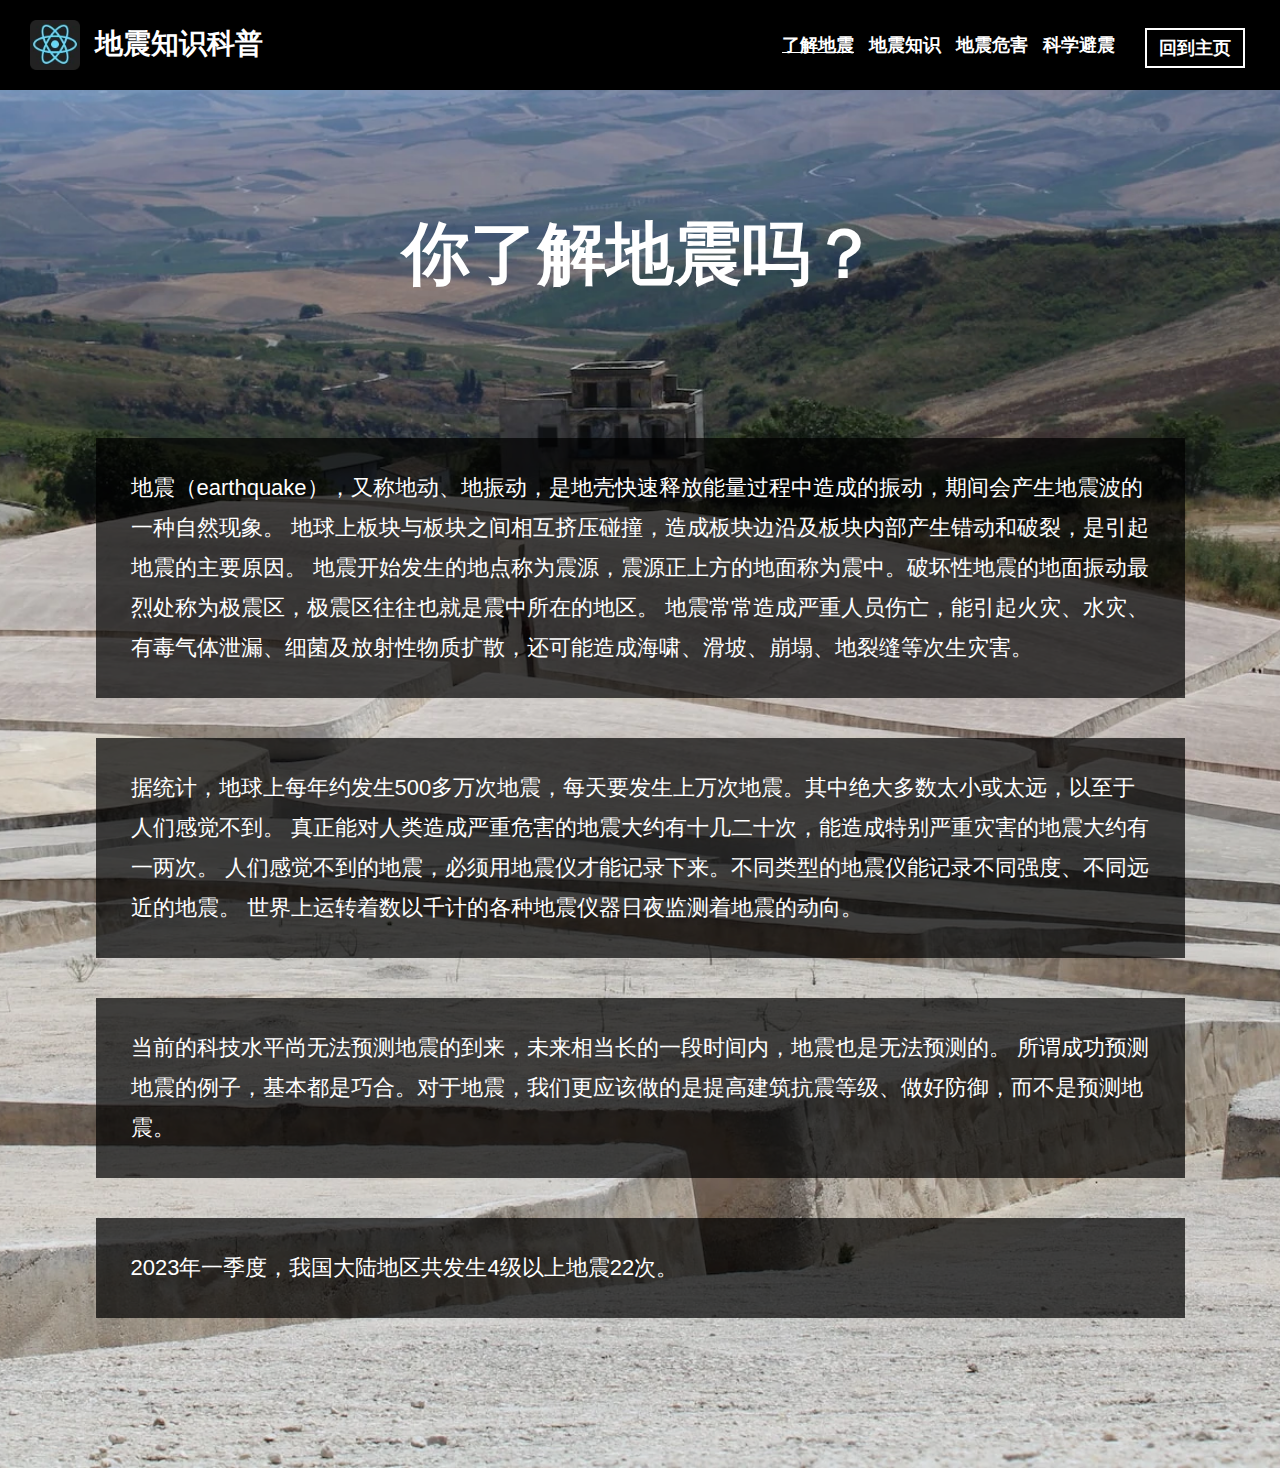
==== HTML/main.html @ c794b4a4 "At_Earthquake_HTML" ====
<!DOCTYPE html>
<html>

    <head>
        <title>At-Earthquake on Strikingly</title>
        <link rel="stylesheet" type="text/css" href="/CSS/main.css">
        <link rel="icon"
            href="../img/icon.png">

    </head>

    <body>
        <div class="navbar">
            <div class="logo">
                <img src="../img/icon.png"
                    alt style="width: 50px; height: 50px; margin-right: 15px;">
                <a class="text" style="margin-top: 5px;">地震知识科普</a>
            </div>
            <div class="nav-links" style="margin-top: 10px;">
                <a class="nav-link" href="#"
                    onclick="showContent('content1')">了解地震</a>
                <a class="nav-link" href="#"
                    onclick="showContent('content2')">地震知识</a>
                <a class="nav-link" href="#"
                    onclick="showContent('content3')">地震危害</a>
                <a class="nav-link" href="#"
                    onclick="showContent('content4')">科学避震</a>
                <a class="home-button" href="#"
                    onclick="showContent('content1')"
                    style="margin-top: -5px;">回到主页</a>
            </div>
        </div>

        <div id="content1" class="content">
            <!-- <img src="../img/dz.png" style="width: 100%; height: 100%;"> -->
            <div class="rectangle-title" style="margin-top: 10%;">
                你了解地震吗？
            </div>
            <div class="rectangle" style="margin-top: 150px;">
                地震（earthquake），又称地动、地振动，是地壳快速释放能量过程中造成的振动，期间会产生地震波的一种自然现象。
                地球上板块与板块之间相互挤压碰撞，造成板块边沿及板块内部产生错动和破裂，是引起地震的主要原因。
                地震开始发生的地点称为震源，震源正上方的地面称为震中。破坏性地震的地面振动最烈处称为极震区，极震区往往也就是震中所在的地区。
                地震常常造成严重人员伤亡，能引起火灾、水灾、有毒气体泄漏、细菌及放射性物质扩散，还可能造成海啸、滑坡、崩塌、地裂缝等次生灾害。
            </div>
            <div class="rectangle" style="margin-top: 40px;">
                据统计，地球上每年约发生500多万次地震，每天要发生上万次地震。其中绝大多数太小或太远，以至于人们感觉不到。
                真正能对人类造成严重危害的地震大约有十几二十次，能造成特别严重灾害的地震大约有一两次。
                人们感觉不到的地震，必须用地震仪才能记录下来。不同类型的地震仪能记录不同强度、不同远近的地震。
                世界上运转着数以千计的各种地震仪器日夜监测着地震的动向。
            </div>
            <div class="rectangle" style="margin-top: 40px;">
                当前的科技水平尚无法预测地震的到来，未来相当长的一段时间内，地震也是无法预测的。
                所谓成功预测地震的例子，基本都是巧合。对于地震，我们更应该做的是提高建筑抗震等级、做好防御，而不是预测地震。
            </div>
            <div class="rectangle"
                style="margin-top: 40px; margin-bottom: 150px;">
                2023年一季度，我国大陆地区共发生4级以上地震22次。
            </div>

        </div>
        <div id="content2" class="content">
            <div class="rectangle-title2" style="margin-top: 5%;">
                地震的基础知识
            </div>
            <div style="display: flex; margin-top: 30px;">
                <img src="../img/515470_905682.png"
                    style="width: 500px; height: 350px; margin-top: 100px; margin-left: 100px;">
                <div class="rectangle2" style="margin-top: 100px; width: 55%;">
                    <strong style="font-size: 36px;">地震位置</strong><br><br>
                    地球分为三层：中心层是地核，中间是地幔，外层是地壳。<br><br>
                    地球的平均半径为6370公里左右，地壳厚度为35公里左右，大多数破坏性地震就发生在地壳内。
                    但地震不仅发生在地壳之中，也会发生在软流层当中。据地震部门测定，深源地震一般发生在地下300-700公里处。
                    到目前为止，已知的最深的震源是720公里。
                    从这一点来看，传统的板块挤压地层断裂学说并不能合理解释深源地震，因为720公里深处并不存在固态物质。
                    科学家设想将地球岩石图画出来，这样对预测地震有很大帮助。
                </div>
            </div>
            <div class="rectangle2" style="margin-top: 100px; width:85%; margin-left: 100px; margin-right: 0;">
                <strong style="font-size: 36px;">地震成因</strong><br><br>
                地球表层的岩石圈。地壳岩层受力后快速破裂错动引起地表振动或破坏就叫地震。<br><br>

                1.由于地质构造活动引发的地震叫构造地震；<br>
                2.由于火山活动造成的地震叫火山地震；<br>
                3.固岩层（特别是石灰岩）塌陷引起的地震叫塌陷地震。<br><br>

                地震是一种极其普通和常见的一种自然现象，但由于地壳构造的复杂性和震源区的不可直观性，关于地震特别构造地震，
                它是怎样孕育和发生的，其成因和机制是什么的问题，至今尚无完满的解答，但目前科学家比较公认的解释是构造地震是由地壳板块运动造成的。
                由于地球在无休止地自转和公转，其内部物质也在不停地进行分异，所以，围绕在地球表面的地壳，
                或者说岩石圈也在不断地生成、演变和运动，这便促成了全球性地壳构造运动。关于地壳构造和海陆变迁，科学家们经历了漫长的观察、描述和分析，
                先后形成了不同的假说、构想和学说。板块构造学说又称新全球构造学说，则是形成较晚（上世纪60年代），已为广大地学工作者所接受的一个关于地壳构造运动的学说。
            </div>

        </div>

        <div id="content3" class="content">这是地震危害的内容

        </div>
        <div id="content4" class="content">这是科学避震的内容

        </div>
        <div id="content5" class="content">这是主页的内容

        </div>

        <script>
        window.onload = function () {
            showContent('content1');
        }
        function showContent(id) {
            var contents = document.getElementsByClassName('content');
            for (var i = 0; i < contents.length; i++) {
                contents[i].classList.remove('active');
            }
            document.getElementById(id).classList.add('active');

            // 移除所有链接的active类
            var links = document.querySelectorAll('.nav-link');
            for (var i = 0; i < links.length; i++) {
                links[i].classList.remove('active-button');
            }

            // 给被点击的按钮添加下划线
            var link = document.querySelector('.nav-link[onclick="showContent(\'' + id + '\')"]');
            link.classList.add('active-button');

            // 改变背景图片
            if (id == 'content1') {
                document.body.style.backgroundImage = 'url(../img/dz.png)';
            } else if (id == 'content2') {
                document.body.style.backgroundColor = 'rgb(245, 245, 245)';
                document.body.style.backgroundImage = 'none';
            } else if (id == 'content3') {
                document.body.style.backgroundColor = 'rgb(245, 245, 245)';
                document.body.style.backgroundImage = 'none';
            } else if (id == 'content4') {
                document.body.style.backgroundColor = 'rgb(245, 245, 245)';
                document.body.style.backgroundImage = 'none';
            } 
        }
    </script>

    </body>

</html>
---- CSS/main.css ----
body {

  background-size: cover;
  background-position: center;
  
  margin: 0;
  padding: 0;
  font-family: 'Microsoft YaHei', sans-serif;
  background-size: cover;
  background-position: center;
  background-repeat: no-repeat;
}


.navbar {
  background-color: black;
  color: white;
  display: flex;
  justify-content: space-between;
  padding: 20px;
  align-items: center;
}

.logo {
  display:flex;
  font-size: 28px;
  font-weight: bold;
  margin-left: 10px;
  margin-right: 10px; /* Added margin-right */
}

.text {
  font-size: 28px;
  font-weight: bold;
}



.logo img {
  width: 60px;
  height: 60px;
}

.nav-links {
  display: flex;
  gap: 15px;
  margin-right: 15px;
}

.nav-link {
  font-size: 18px;
  font-weight: bold;
  color: white;
  text-decoration: none;
}

.home-button {
  border: 2px solid white;
  padding: 6px 12px;
  font-size: 18px;
  font-weight: bold;
  color: white;
  text-decoration: none;
  margin-left: 15px; /* Added margin-left */
}

.content {
    display: none;
}


.active {
  display: block;
}
.active-button {
  text-decoration: underline;
}

/* 了解地震页面的矩形 */
.rectangle {
  position: relative;
  width: 80%;
  margin-left: auto;
  margin-right: auto; 
  background-color: rgba(0, 0, 0, 0.7);
  color: white;
  font-family: 'Montserrat', sans-serif;
  font-size: 22px;
  padding: 30px 0;
  padding-left: 35px;
  padding-right: 30px;
  line-height: 40px;
}

.rectangle-title {
  position: relative;
  width: 90%;
  margin-top: 200px;
  margin-left: auto;
  margin-right: auto;
  color: white;
  font-family: 'Montserrat', sans-serif;
  font-size: 68px;
  font-weight: bold;
  padding-left: auto;
  padding-right: auto;
  line-height: 70px;
  text-align: center;
  display: flex;
  align-items: center;
  justify-content: center;
}

.rectangle-title2 {
  position: relative;
  width: 90%;
  /* margin-top: 10px; */
  margin-left: auto;
  margin-right: auto;
  color: rgb(0, 0, 0);
  background-color: rgba(188, 225, 239, 0.884);
  font-family: 'Montserrat', sans-serif;
  font-size: 44px;
  font-weight: bold;
  padding-left: auto;
  padding-right: auto;

  padding-top: 10px;
  padding-bottom: 10px;
  line-height: 80px;
  text-align: center;
  display: flex;
  align-items: center;
  justify-content: center;
}
  
.rectangle2 {
  position: relative;
  
  color: rgb(0, 0, 0);
  font-family: 'Montserrat', sans-serif;
  font-size: 20px;
  padding-bottom: 30px;
  padding-left: 30px;
  padding-right: 30px;
  line-height: 35px;
}
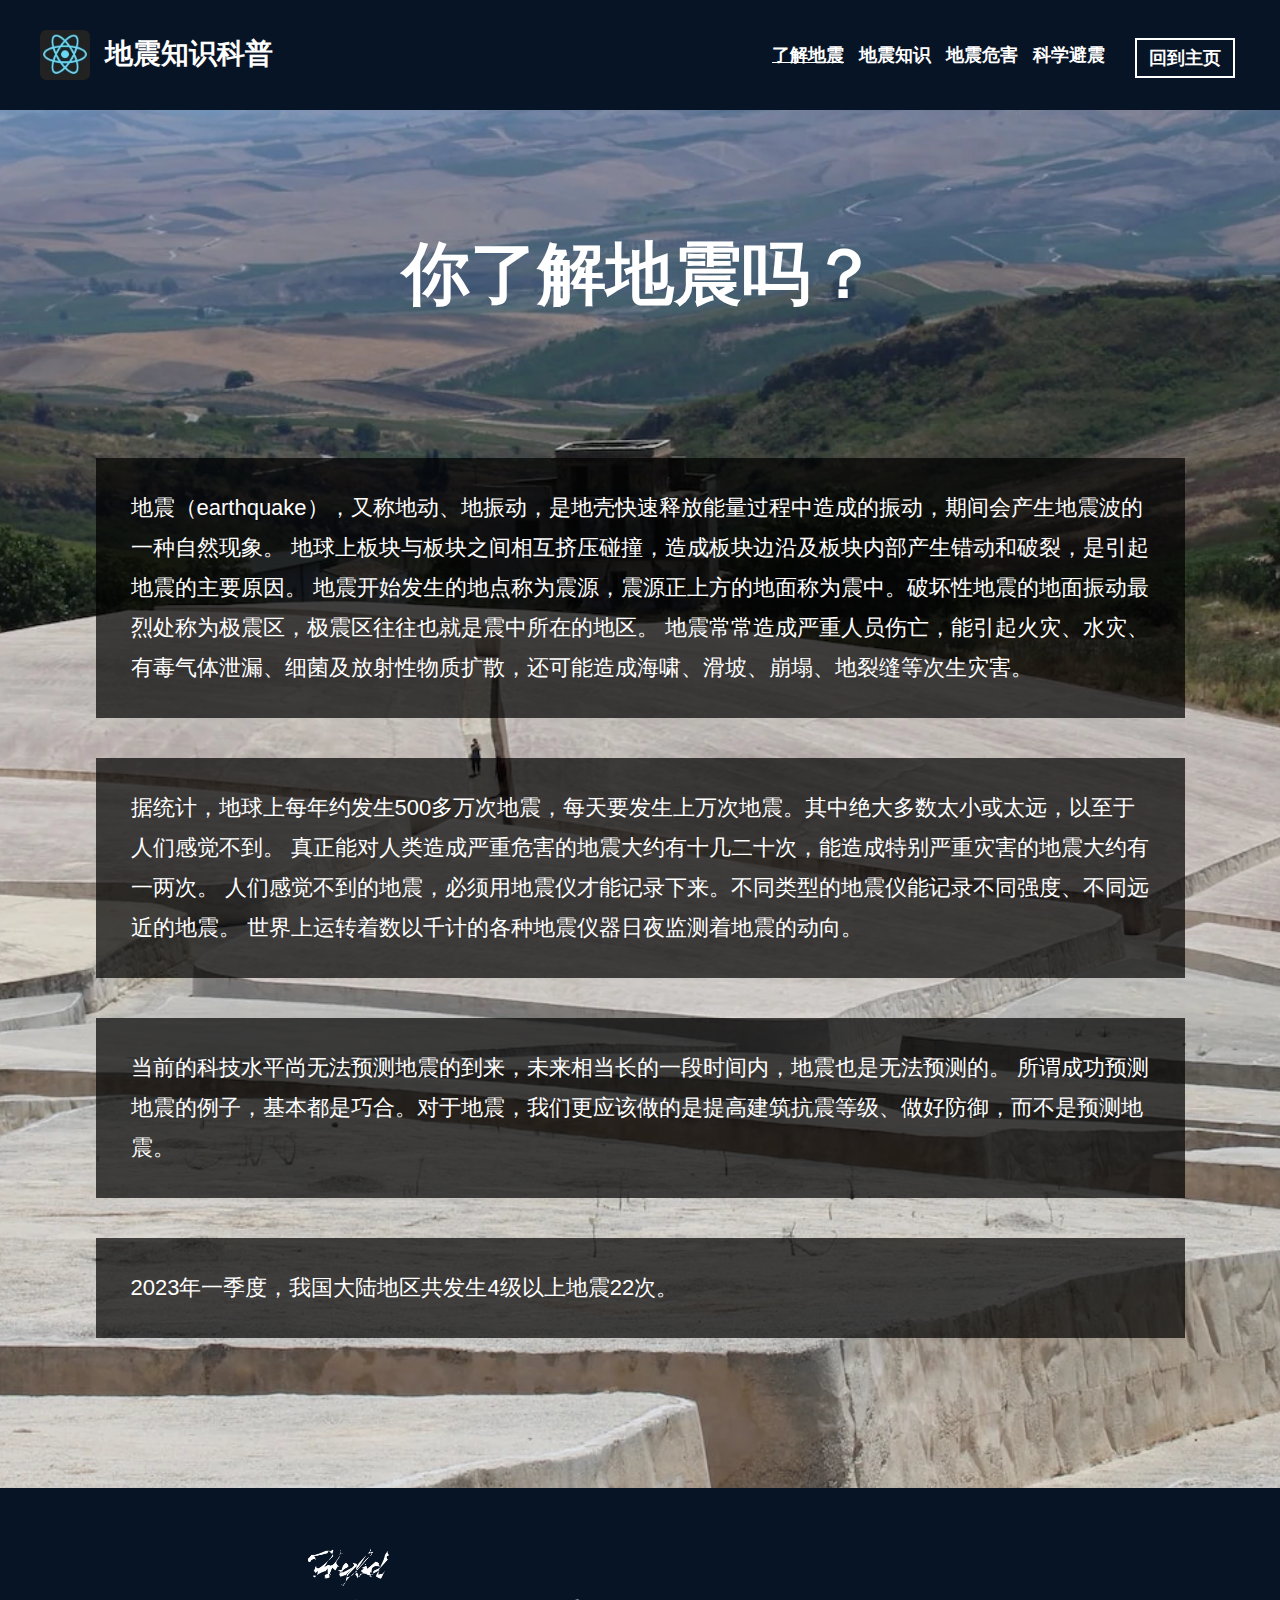
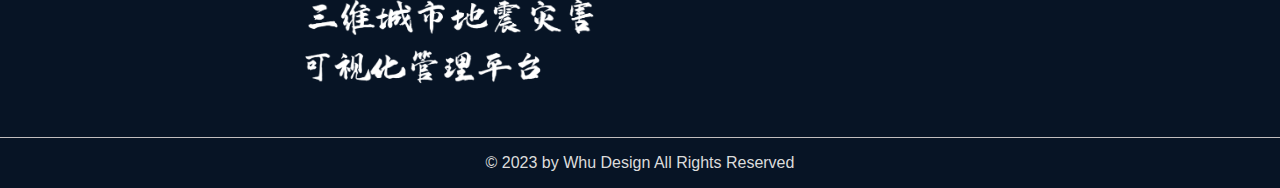
==== commit 2b70d69f: "重做" ====
--- a/HTML/main.html
+++ b/HTML/main.html
@@ -1,108 +1,405 @@
 <!DOCTYPE html>
 <html>
 
-    <head>
-        <title>At-Earthquake on Strikingly</title>
-        <link rel="stylesheet" type="text/css" href="/CSS/main.css">
-        <link rel="icon"
-            href="../img/icon.png">
-
-    </head>
-
-    <body>
-        <div class="navbar">
-            <div class="logo">
-                <img src="../img/icon.png"
-                    alt style="width: 50px; height: 50px; margin-right: 15px;">
-                <a class="text" style="margin-top: 5px;">地震知识科普</a>
-            </div>
-            <div class="nav-links" style="margin-top: 10px;">
-                <a class="nav-link" href="#"
-                    onclick="showContent('content1')">了解地震</a>
-                <a class="nav-link" href="#"
-                    onclick="showContent('content2')">地震知识</a>
-                <a class="nav-link" href="#"
-                    onclick="showContent('content3')">地震危害</a>
-                <a class="nav-link" href="#"
-                    onclick="showContent('content4')">科学避震</a>
-                <a class="home-button" href="#"
-                    onclick="showContent('content1')"
-                    style="margin-top: -5px;">回到主页</a>
-            </div>
-        </div>
-
-        <div id="content1" class="content">
-            <!-- <img src="../img/dz.png" style="width: 100%; height: 100%;"> -->
-            <div class="rectangle-title" style="margin-top: 10%;">
-                你了解地震吗？
-            </div>
-            <div class="rectangle" style="margin-top: 150px;">
-                地震（earthquake），又称地动、地振动，是地壳快速释放能量过程中造成的振动，期间会产生地震波的一种自然现象。
-                地球上板块与板块之间相互挤压碰撞，造成板块边沿及板块内部产生错动和破裂，是引起地震的主要原因。
-                地震开始发生的地点称为震源，震源正上方的地面称为震中。破坏性地震的地面振动最烈处称为极震区，极震区往往也就是震中所在的地区。
-                地震常常造成严重人员伤亡，能引起火灾、水灾、有毒气体泄漏、细菌及放射性物质扩散，还可能造成海啸、滑坡、崩塌、地裂缝等次生灾害。
-            </div>
-            <div class="rectangle" style="margin-top: 40px;">
-                据统计，地球上每年约发生500多万次地震，每天要发生上万次地震。其中绝大多数太小或太远，以至于人们感觉不到。
-                真正能对人类造成严重危害的地震大约有十几二十次，能造成特别严重灾害的地震大约有一两次。
-                人们感觉不到的地震，必须用地震仪才能记录下来。不同类型的地震仪能记录不同强度、不同远近的地震。
-                世界上运转着数以千计的各种地震仪器日夜监测着地震的动向。
-            </div>
-            <div class="rectangle" style="margin-top: 40px;">
-                当前的科技水平尚无法预测地震的到来，未来相当长的一段时间内，地震也是无法预测的。
-                所谓成功预测地震的例子，基本都是巧合。对于地震，我们更应该做的是提高建筑抗震等级、做好防御，而不是预测地震。
-            </div>
-            <div class="rectangle"
-                style="margin-top: 40px; margin-bottom: 150px;">
-                2023年一季度，我国大陆地区共发生4级以上地震22次。
-            </div>
-
-        </div>
-        <div id="content2" class="content">
-            <div class="rectangle-title2" style="margin-top: 5%;">
-                地震的基础知识
-            </div>
-            <div style="display: flex; margin-top: 30px;">
-                <img src="../img/515470_905682.png"
-                    style="width: 500px; height: 350px; margin-top: 100px; margin-left: 100px;">
-                <div class="rectangle2" style="margin-top: 100px; width: 55%;">
-                    <strong style="font-size: 36px;">地震位置</strong><br><br>
-                    地球分为三层：中心层是地核，中间是地幔，外层是地壳。<br><br>
-                    地球的平均半径为6370公里左右，地壳厚度为35公里左右，大多数破坏性地震就发生在地壳内。
-                    但地震不仅发生在地壳之中，也会发生在软流层当中。据地震部门测定，深源地震一般发生在地下300-700公里处。
-                    到目前为止，已知的最深的震源是720公里。
-                    从这一点来看，传统的板块挤压地层断裂学说并不能合理解释深源地震，因为720公里深处并不存在固态物质。
-                    科学家设想将地球岩石图画出来，这样对预测地震有很大帮助。
-                </div>
-            </div>
-            <div class="rectangle2" style="margin-top: 100px; width:85%; margin-left: 100px; margin-right: 0;">
-                <strong style="font-size: 36px;">地震成因</strong><br><br>
-                地球表层的岩石圈。地壳岩层受力后快速破裂错动引起地表振动或破坏就叫地震。<br><br>
-
-                1.由于地质构造活动引发的地震叫构造地震；<br>
-                2.由于火山活动造成的地震叫火山地震；<br>
-                3.固岩层（特别是石灰岩）塌陷引起的地震叫塌陷地震。<br><br>
-
-                地震是一种极其普通和常见的一种自然现象，但由于地壳构造的复杂性和震源区的不可直观性，关于地震特别构造地震，
-                它是怎样孕育和发生的，其成因和机制是什么的问题，至今尚无完满的解答，但目前科学家比较公认的解释是构造地震是由地壳板块运动造成的。
-                由于地球在无休止地自转和公转，其内部物质也在不停地进行分异，所以，围绕在地球表面的地壳，
-                或者说岩石圈也在不断地生成、演变和运动，这便促成了全球性地壳构造运动。关于地壳构造和海陆变迁，科学家们经历了漫长的观察、描述和分析，
-                先后形成了不同的假说、构想和学说。板块构造学说又称新全球构造学说，则是形成较晚（上世纪60年代），已为广大地学工作者所接受的一个关于地壳构造运动的学说。
-            </div>
-
-        </div>
-
-        <div id="content3" class="content">这是地震危害的内容
-
-        </div>
-        <div id="content4" class="content">这是科学避震的内容
-
-        </div>
-        <div id="content5" class="content">这是主页的内容
-
-        </div>
-
-        <script>
+<head>
+    <title>At-Earthquake on Strikingly</title>
+    <link rel="stylesheet" type="text/css" href="/CSS/main.css">
+    <link rel="icon" href="../img/icon.png">
+
+</head>
+
+<body>
+    <div class="navbar">
+        <div class="logo">
+            <img src="../img/icon.png" alt style="width: 50px; height: 50px; margin-right: 15px;">
+            <a class="text" style="margin-top: 5px;">地震知识科普</a>
+        </div>
+        <div class="nav-links" style="margin-top: 10px;">
+            <a class="nav-link" href="#" onclick="showContent('content1')">了解地震</a>
+            <a class="nav-link" href="#" onclick="showContent('content2')">地震知识</a>
+            <a class="nav-link" href="#" onclick="showContent('content3')">地震危害</a>
+            <a class="nav-link" href="#" onclick="showContent('content4')">科学避震</a>
+            <a class="home-button" href="#" onclick="showContent('content1')" style="margin-top: -5px;">回到主页</a>
+        </div>
+    </div>
+
+    <!-- 第一页 -->
+    <div id="content1" class="content">
+        <!-- <img src="../img/dz.png" style="width: 100%; height: 100%;"> -->
+        <div class="rectangle-title" style="margin-top: 10%;">
+            你了解地震吗？
+        </div>
+        <div class="rectangle" style="margin-top: 150px;">
+            地震（earthquake），又称地动、地振动，是地壳快速释放能量过程中造成的振动，期间会产生地震波的一种自然现象。
+            地球上板块与板块之间相互挤压碰撞，造成板块边沿及板块内部产生错动和破裂，是引起地震的主要原因。
+            地震开始发生的地点称为震源，震源正上方的地面称为震中。破坏性地震的地面振动最烈处称为极震区，极震区往往也就是震中所在的地区。
+            地震常常造成严重人员伤亡，能引起火灾、水灾、有毒气体泄漏、细菌及放射性物质扩散，还可能造成海啸、滑坡、崩塌、地裂缝等次生灾害。
+        </div>
+        <div class="rectangle" style="margin-top: 40px;">
+            据统计，地球上每年约发生500多万次地震，每天要发生上万次地震。其中绝大多数太小或太远，以至于人们感觉不到。
+            真正能对人类造成严重危害的地震大约有十几二十次，能造成特别严重灾害的地震大约有一两次。
+            人们感觉不到的地震，必须用地震仪才能记录下来。不同类型的地震仪能记录不同强度、不同远近的地震。
+            世界上运转着数以千计的各种地震仪器日夜监测着地震的动向。
+        </div>
+        <div class="rectangle" style="margin-top: 40px;">
+            当前的科技水平尚无法预测地震的到来，未来相当长的一段时间内，地震也是无法预测的。
+            所谓成功预测地震的例子，基本都是巧合。对于地震，我们更应该做的是提高建筑抗震等级、做好防御，而不是预测地震。
+        </div>
+        <div class="rectangle" style="margin-top: 40px; margin-bottom: 150px;">
+            2023年一季度，我国大陆地区共发生4级以上地震22次。
+        </div>
+
+    </div>
+
+    <!-- 第二页 -->
+    <div id="content2" class="content">
+        <div class="rectangle-title2" style="margin-top: 5%;">
+            地震的基础知识
+        </div>
+        <div style="display: flex; margin-top: 30px;">
+            <img src="../img/dz2.png" style="width: 500px; height: 350px; margin-top: 50px; margin-left: 100px;">
+            <div class="rectangle2" style="margin-top: 100px; margin-right: 85px;margin-left: 30px;">
+                <strong style="font-size: 36px;">地震位置</strong><br><br>
+                地球分为三层：中心层是地核，中间是地幔，外层是地壳。<br><br>
+                地球的平均半径为6370公里左右，地壳厚度为35公里左右，大多数破坏性地震就发生在地壳内。
+                但地震不仅发生在地壳之中，也会发生在软流层当中。据地震部门测定，深源地震一般发生在地下300-700公里处。
+                目前为止，已知的最深的震源是720公里。从这一点来看，传统的板块挤压地层断裂学说并不能合理解释深源地震，
+                因为720公里深处并不存在固态物质。
+            </div>
+        </div>
+
+        <div class="rectangle2" style="margin-top: 100px; width:85%; margin-left: 100px; margin-right: 0;">
+            <strong style="font-size: 36px;">地震成因</strong><br><br>
+            地球表层的岩石圈。地壳岩层受力后快速破裂错动引起地表振动或破坏就叫地震。<br><br>
+
+            1. 由于地质构造活动引发的地震叫构造地震；<br>
+            2. 由于火山活动造成的地震叫火山地震；<br>
+            3. 固岩层（特别是石灰岩）塌陷引起的地震叫塌陷地震。<br><br>
+
+            地震是一种极其普通和常见的一种自然现象，但由于地壳构造的复杂性和震源区的不可直观性，关于地震特别构造地震，
+            它是怎样孕育和发生的，其成因和机制是什么的问题，至今尚无完满的解答，但目前科学家比较公认的解释是构造地震是由地壳板块运动造成的。
+            由于地球在无休止地自转和公转，其内部物质也在不停地进行分异，所以，围绕在地球表面的地壳，
+            或者说岩石圈也在不断地生成、演变和运动，这便促成了全球性地壳构造运动。关于地壳构造和海陆变迁，科学家们经历了漫长的观察、描述和分析，
+            先后形成了不同的假说、构想和学说。板块构造学说又称新全球构造学说，则是形成较晚（上世纪60年代），已为广大地学工作者所接受的一个关于地壳构造运动的学说。
+        </div>
+
+        <div style="display: flex; margin-top: 30px;">
+            <img src="../img/22.png"
+                style="width: 570px; height: 650px; margin-top: 100px; margin-left: 100px;clip-path: inset(2% 3% 2% 0.5%);">
+            <div class="rectangle2" style="margin-top: 80px; margin-right: 30px; margin-left: 10px;">
+                <strong style="font-size: 36px;">地震分类</strong><br><br>
+                <strong style="font-size: 24px; line-height: 80px;">根据发生的位置分类</strong><br>
+                <strong style="color: rgb(13, 156, 245);">板缘地震（板块边界地震）：</strong>
+                发生在板块边界上的地震，环太平洋地震带上绝大多数地震属于此类。<br>
+                <strong style="color: rgb(13, 156, 245);">板内地震：</strong>
+                发生在板块内部的地震，如欧亚大陆内部（包括中国）的地震多属此类。
+                板内地震除与板块运动有关，还要受局部地质环境的影响，其发震的原因与规律比板缘地震更复杂。<br>
+                <strong style="color: rgb(13, 156, 245);">火山地震：</strong>
+                是由火山爆发时所引起的能量冲击，而产生的地壳振动。<br>
+
+                <strong style="font-size: 24px; line-height: 80px;">根据震动性质不同分类</strong><br>
+                <strong style="color: rgb(13, 156, 245);">天然地震：</strong>天然地震<br>
+                <strong style="color: rgb(13, 156, 245);">人工地震：</strong>由爆破、核试验等人为因素引起的地面震动；<br>
+                <strong style="color: rgb(13, 156, 245);">脉动：</strong>由于大气活动、海浪冲击等原因引起的地球表层的经常性微动。<br>
+
+                <strong style="font-size: 24px; line-height: 80px;">按地震形成的原因分类</strong><br>
+                <strong style="color: rgb(13, 156, 245);">构造地震：</strong>
+                是由于岩层断裂，发生变位错动，在地质构造上发生巨大变化而产生的地震，所以叫做构造地震，也叫断裂地震。<br>
+                <strong style="color: rgb(13, 156, 245);">火山地震：</strong>
+                是由火山爆发时所引起的能量冲击，而产生的地壳振动。火山地震有时也相当强烈。
+                但这种地震所波及的地区通常只限于火山附近的几十公里远的范围内，而且发生次数也较少，只占地震次数的7%左右，所造成的危害较轻。<br>
+                <strong style="color: rgb(13, 156, 245);">陷落地震：</strong>
+                由于地层陷落引起的地震。这种地震发生的次数更少，只占地震总次数的3%左右，震级很小，影响范围有限，破坏也较小。<br>
+                <strong style="color: rgb(13, 156, 245);">诱发地震：</strong>
+                在特定的地区因某种地壳外界因素诱发（如陨石坠落、水库蓄水、深井注水）而引起的地震。<br>
+                <strong style="color: rgb(13, 156, 245);">人工地震：</strong>地下核爆炸、炸药爆破等人为引起的地面振动称为人工地震。人工地震是由人为活动引起的地震。
+                如工业爆破、地下核爆炸造成的振动；在深井中进行高压注水以及大水库蓄水后增加了地壳的压力，有时也会诱发地震。<br>
+            </div>
+        </div>
+        <div style="display: flex; margin-top: 10px;">
+            <img src="../img/dz5.jpg" style="width: 550px; height: 600px; margin-top: 20px; margin-left: 100px;">
+            <div class="rectangle2" style="margin-top: 10px; margin-right: 30px; margin-left: 10px;">
+                <strong style="font-size: 24px; line-height: 80px;">根据震源深度分类</strong><br>
+                <strong style="color: rgb(13, 156, 245);">浅源地震：</strong>
+                震源深度小于70公里的地震，大多数破坏性地震是浅源地震。<br>
+                <strong style="color: rgb(13, 156, 245);">中源地震：</strong>
+                震源深度为70～300公里。<br>
+                <strong style="color: rgb(13, 156, 245);">深源地震：</strong>
+                震源深度在300公里以上的地震，到目前为止，世界上纪录到的最深地震的震源深度为786公里。<br>
+                一年中，全球所有地震释放的能量约有85%来自浅源地震，12%来自中源地震，3%来自深源地震。<br>
+
+                <strong style="font-size: 24px; line-height: 80px;">按地震的远近分类</strong><br>
+                <strong style="color: rgb(13, 156, 245);">地方震：</strong>震中距小于100公里的地震。<br>
+                <strong style="color: rgb(13, 156, 245);">近震：</strong>震中距为100～1000公里。<br>
+                <strong style="color: rgb(13, 156, 245);">远震：</strong>震中距大于1000公里的地震。<br>
+
+                <strong style="font-size: 24px; line-height: 80px;">按震级大小分类</strong><br>
+                <strong style="color: rgb(13, 156, 245);">弱震：</strong>
+                震级小于3级的地震。<br>
+                <strong style="color: rgb(13, 156, 245);">有感地震：</strong>
+                震级等于或大于3级、小于或等于4.5级的地震。<br>
+                <strong style="color: rgb(13, 156, 245);">中强震：</strong>
+                震级大于4.5级，小于6级的地震。<br>
+                <strong style="color: rgb(13, 156, 245);">强震：</strong>
+                震级等于或大于6级的地震，其中震级大于或等于8级的叫巨大地震。<br>
+            </div>
+        </div>
+        <div style="display: flex; margin-top: 10px;">
+            <img src="../img/8.jpg" style="width: 550px; height: 400px; margin-top: 100px; margin-left: 100px;">
+            <div class="rectangle2" style="margin-top: 10px; margin-right: 30px; margin-left: 10px;">
+                <strong style="font-size: 24px; line-height: 80px;">按破坏程度分类</strong><br>
+                <strong style="color: rgb(13, 156, 245);">一般破坏性地震：</strong>
+                造成数人至数十人死亡，或直接经济损失在一亿元以下（含一亿元）的地震。<br>
+                <strong style="color: rgb(13, 156, 245);">中等破坏性地震：</strong>
+                造成数十人至数百人死亡，或直接经济损失在一亿元以上（不含一亿元）、五亿元以下的地震。<br>
+                <strong style="color: rgb(13, 156, 245);">严重破坏性地震。</strong>
+                人口稠密地区发生的七级以上地震、大中城市发生的六级以上地震，或者造成数百至数千人死亡，
+                或直接经济损失在五亿元以上、三十亿元以下的地震。<br>
+                <strong style="color: rgb(13, 156, 245);">特大破坏性地震：</strong>
+                大中城市发生的七级以上地震，或造成万人以上死亡，或直接经济损失在三十亿元以上的地震。<br>
+
+                <strong style="font-size: 24px; line-height: 80px;">构造地震的分类</strong><br>
+                <strong style="color: rgb(13, 156, 245);">孤立型地震：</strong>
+                有突出的主震，余震次数少、强度低；主震所释放的能量占全序列的99.9%以上；主震震级和最大余震相差2.4级以上。<br>
+                <strong style="color: rgb(13, 156, 245);">主震——余震型地震：</strong>
+                主震非常突出，余震十分丰富；最大地震所释放的能量占全序列的90%以上；主震震级和最大余震相差0.7～2.4级。<br>
+                <strong style="color: rgb(13, 156, 245);">双震型地震：</strong>
+                一次地震活动序列中，90%以上的能量主要由发生时间接近，地点接近，大小接近的两次地震释放。<br>
+                <strong style="color: rgb(13, 156, 245);">震群型地震：</strong>
+                有两个以上大小相近的主震，余震十分丰富；主要能量通过多次震级相近的地震释放，最大地震所释放的能量占全序列的90%以下；
+                主震震级和最大余震相差0.7级以下。<br>
+            </div>
+        </div>
+        <div style="display: flex; margin-top: 10px;">
+            <div class="rectangle2" style="margin-top: 100px; margin-left: 100px; padding-right: 10px;">
+                <strong style="font-size: 36px;">传播方式</strong><br><br>
+                在地球内部传播的地震波称为体波，分为纵波和横波。<br><br>
+                振动方向与传播方向一致的波为纵波（P波）——来自地下的纵波引起地面上下颠簸振动。<br>
+                振动方向与传播方向垂直的波为横波（S波）——来自地下的横波能引起地面的水平晃动。<br><br>
+                由于纵波在地球内部传播速度大于横波，所以地震时，纵波总是先到达地表，而横波总落后一步。
+                这样，发生较大的近震时，一般人们先感到上下颠簸，过数秒到十几秒后才感到有很强的水平晃动。横波是造成破坏的主要原因。<br><br>
+            </div>
+            <img src="../img/7.png"
+                style="width: 600px; height: 300px; margin-top: 80px; margin-left: 20px; margin-right: 100px; ">
+        </div>
+        <div style="display: flex; margin-top: 10px;">
+            <div class="rectangle2" style="margin-top: 80px; margin-left: 100px; padding-right: 10px;">
+                沿地面传播的地震波称为面波，分为勒夫波和瑞利波。<br><br>
+                纵波：振动方向与波的传播方向一致的波，传播速度较快，到达地面时人感觉颠动，物体上下跳动。<br>
+                横波：振动方向与波的传播方向垂直，传播速度比纵波慢，到达地面时人感觉摇晃，物体会来回摆动。<br>
+                面波：当体波到达岩层界面或地表时，会产生沿界面或地表传播的幅度很大的波，称为面波。面波传播速度小于横波，所以跟在横波的后面。
+            </div>
+            <img src="../img/9.jpg"
+                style="width: 800px; height: 400px; margin-top: 0px; margin-left: 20px; margin-right: 100px; ">
+        </div>
+        <div class="rectangle2" style="margin-top: 100px; width:85%; margin-left: 100px; margin-right: 0;">
+            <strong style="font-size: 36px;">震中震源</strong><br><br>
+            <strong style="line-height: 40px;">震源</strong><br>
+            地球内部直接产生破裂的地方称为震源，它是一个区域，但研究地震时常把它看成一个点。地面上正对着震源的那一点称为震中，它实际上也是一个区域。<br>
+            <strong style="line-height: 40px;">震中</strong><br>
+            根据地震仪记录测定的震中称为微观震中，用经纬度表示；根据地震宏观调查所确定的震中称为宏观震中，
+            它是极震区（震中附近破坏最严重的地区）的几何中心，也用经纬度表示。由于方法不同，宏观震中与微观震中往往并不重合。
+            <br>
+            <strong style="line-height: 40px;">震中距</strong><br>
+            从震中到地面上任何一点的距离叫做震中距。同一个地震在不同的距离上观察，远近不同，叫法也不一样。<br>
+            <strong style="line-height: 40px;">震源深度</strong><br>
+            从震源到地面的距离叫做震源深度。<br>
+            <strong style="line-height: 40px;">极震区</strong><br>
+            震后破坏程度最严重的地区，极震区往往也就是震中所在的地区。<br>
+        </div>
+        <div style="display: flex;flex-direction: row; align-items: start; margin-top: 30px; margin-bottom: 50px;">
+            <div style="display: flex; flex-direction: column; margin-right: 20px; margin-left: 100px;">
+                <img src="../img/烈度.jpg" style="width: 600px; height: 550px; margin-top: 50px;">
+                <img src="../img/21.jpg" style="width: 600px; height: 300px; margin-top: 10px;">
+            </div>
+            <div class="rectangle2" style="margin-top: 80px; margin-right: 60px; width:60%;  padding-right: 10px;">
+                <strong style="font-size: 36px;">震级烈度</strong><br><br>
+                <strong style="line-height: 60px;">震级</strong><br>
+                1. 弱震震级小于3级。如果震源不是很浅，这种地震人们一般不易觉察。<br>
+                2. 有感地震震级等于或大于3级、小于或等于4.5级。这种地震人们能够感觉到，但一般不会造成破坏。<br>
+                3. 中强震震级大于4.5级、小于6级。属于可造成破坏的地震，但破坏轻重还与震源深度、震中距等多种因素有关。<br>
+                4. 强震震级等于或大于6级。其中震级大于等于8级的又称为巨大地震。<br>
+                5. 里氏规模4.5以上的地震可以在全球范围内监测到。<br><br>
+                <strong style="line-height: 60px;">烈度</strong><br>
+                在中国地震烈度表上，对人的感觉、一般房屋震害程度和其他现象作了描述，可以作为确定烈度的基本依据。
+                影响烈度的因素有震级、震源深度、距震源的远近、地面状况和地层构造等。<br><br>
+
+                一般情况下仅就烈度和震源、震级间的关系来说，震级越大震源越浅、烈度也越大。
+                一般震中区的破坏最重，烈度最高，这个烈度称为震中烈度。从震中向四周扩展，地震烈度逐渐减小。
+                所以，一次地震只有一个震级，但它所造成的破坏在不同的地区是不同的。即一次地震，可以划分出好几个烈度不同的地区。
+                这与一颗炸弹爆后，近处与远处破坏程度不同道理一样。炸弹的炸药量，好比是震级；炸弹对不同地点的破坏程度，好比是烈度。<br><br>
+
+                烈度不仅跟震级有关，而且还跟震源深度、地表地质特征等有关。一般而言，震源浅、震级大的地震，破坏面积较小，但震中区破坏程度较重；
+                震源较深、震级大的地震，影响面积较大，而震中区烈度则较轻。
+            </div>
+        </div>
+    </div>
+
+    <!-- 第三页 -->
+    <div id="content3" class="content">
+        <div class="rectangle-title2" style="margin-top: 5%;">
+            地震有哪些危害？
+        </div>
+        <div style="display: flex; margin-top: 30px;">
+            <img src="../img/10.jpg" style="width: 650px; height: 450px; margin-top: 80px; margin-left: 100px;">
+            <div class="rectangle2" style="margin-top: 120px; margin-right: 85px;margin-left: 30px;">
+                <strong style="font-size: 36px;">直接灾害破坏</strong><br><br>
+                地震直接灾害是地震的原生现象，如地震断层错动，以及地震波引起地面振动，所造成的灾害。
+                主要有：地面的破坏，建筑物与构筑物的破坏，山体等自然物的破坏（如滑坡、泥石流等），海啸、地光烧伤等。<br><br>
+                地震时，最基本的现象是地面的连续振动，主要特征是明显的晃动。极震区的人在感到大的晃动之前，有时首先感到上下跳动。
+                因为地震波从地内向地面传来，纵波首先到达。横波接着产生大振幅的水平方向的晃动，是造成地震灾害的主要原因。
+                1960年智利大地震时，最大的晃动持续了3分钟。
+                地震造成的灾害首先是破坏房屋和构筑物，造成人畜的伤亡，如1976年中国河北唐山地震中，70%～80%的建筑物倒塌，人员伤亡惨重。
+            </div>
+        </div>
+        <div style="display: flex; margin-top: 10px;">
+            <div class="rectangle2" style="margin-top: 80px; margin-left: 100px; padding-right: 10px;">
+                地震对自然界景观也有很大影响。最主要的后果是地面出现断层和地裂缝。
+                大地震的地表断层常绵延几十至几百千米，往往具有较明显的垂直错距和水平错距，能反映出震源处的构造变动特征（见浓尾大地震，旧金山大地震）。
+                但并不是所有的地表断裂都直接与震源的运动相联系，它们也可能是由于地震波造成的次生影响。
+                特别是地表沉积层较厚的地区，坡地边缘、河岸和道路两旁常出现地裂缝，这往往是由于地形因素，在一侧没有依托的条件下晃动使表土松垮和崩裂。<br><br>
+
+                地震的晃动使表土下沉，浅层的地下水受挤压会沿地裂缝上升至地表，形成喷沙冒水现象。
+                大地震能使局部地形改观，或隆起，或沉降。使城乡道路坼裂、铁轨扭曲、桥梁折断。在现代化城市中，由于地下管道破裂和电缆被切断造成停水、停电和通讯受阻。
+                煤气、有毒气体和放射性物质泄漏可导致火灾和毒物、放射性污染等次生灾害。在山区，地震还能引起山崩和滑坡，常造成掩埋村镇的惨剧。
+                崩塌的山石堵塞江河，在上游形成地震湖。
+            </div>
+            <img src="../img/11.jpg"
+                style="width: 650px; height: 450px; margin-top: 50px; margin-left: 20px; margin-right: 100px; ">
+        </div>
+
+        <div style="display: flex; margin-top: 30px;">
+            <img src="../img/12.jpg" style="width: 600px; height: 420px; margin-top: 150px; margin-left: 100px;">
+            <div class="rectangle2" style="margin-top: 80px; margin-right: 85px;margin-left: 30px;">
+                <strong style="font-size: 36px;">次生灾害破坏</strong><br><br>
+                地震次生灾害是直接灾害发生后，破坏了自然或社会原有的平衡或稳定状态，从而引发出的灾害。
+                主要有：火灾、水灾、毒气泄漏、瘟疫等。其中火灾是次生灾害中最常见、最严重的。<br><br>
+                <strong
+                    style="color: rgb(13, 156, 245);">火灾：</strong>地震火灾多是因房屋倒塌后火源失控引起的。由于震后消防系统受损，社会秩序混乱，火势不易得到有效控制，因而往往酿成大灾。<br>
+                <strong
+                    style="color: rgb(13, 156, 245);">海啸：</strong>地震时海底地层发生断裂，部分地层出现猛烈上升或下沉，造成从海底到海面的整个水层发生剧烈“抖动”，这就是地震海啸。<br>
+                <strong
+                    style="color: rgb(13, 156, 245);">瘟疫：</strong>强烈地震发生后，灾区水源、供水系统等遭到破坏或受到污染，灾区生活环境严重恶化，故极易造成疫病流行。社会条件的优劣与灾后疫病是否流行，关系极为密切。<br>
+                <strong
+                    style="color: rgb(13, 156, 245);">滑坡和崩塌：</strong>这类地震的次生灾害主要发生在山区和塬区，由于地震的强烈振动，使得原已处于不稳定状态的山崖或塬坡发生崩塌或滑坡。这类次生灾害虽然是局部的，但往往是毁灭性的，使整村整户人财全被埋没。<br>
+                <strong style="color: rgb(13, 156, 245);">水灾：</strong>地震引起水库、江湖决堤，或是由于山体崩塌堵塞河道造成水体溢出等，都可能造成地震水灾。<br><br>
+                此外，社会经济技术的发展还带来新的继发性灾害，如通信事故、计算机事故等。这些灾害是否发生或灾害大小，往往与社会条件有着更为密切的关系。
+            </div>
+        </div>
+
+        <div style="display: flex; margin-top: 30px; margin-bottom: 50px;">
+            <img src="../img/13.jpg" style="width: 700px; height: 480px; margin-top: 60px; margin-left: 100px;">
+            <div class="rectangle2" style="margin-top: 80px; margin-right: 85px;margin-left: 30px;">
+                <strong style="font-size: 36px;">破坏程度</strong><br><br>
+                地震灾害破坏程度，除了与震级大小有关外，还与震源深度、距震中远近、震中区的地质条件、建筑物的抗震性能、人们的防震抗震意识、应急措施和预报预防程度等有关。 <br><br>
+                <strong style="color: rgb(13, 156, 245);">地震成灾具有瞬时性：</strong>
+                地震在瞬间发生，地震作用的时间很短，最短十几秒，最长两三分钟就造成山崩地裂，房倒屋塌，使人猝不及防、措手不及。
+                人类辛勤建设的文明在瞬间毁灭，地震爆发的当时人们无法在短时间内组织有效的抗御行动。<br>
+
+                <strong style="color: rgb(13, 156, 245);">地震造成伤亡大：</strong>
+                地震使大量房屋倒塌，是造成人员伤亡的元凶，尤其一些地震发生在人们熟睡的夜间。
+                据1988年“国际减轻自然灾害十年”专家组的不完全统计，二十世纪全球地震灾害死亡总人数超过120万人，其中伤亡人数最多的是1976年7月28日中国唐山7.8级大地震，死亡24.2万余人，重伤16.4万余人。
+                1900~1986年间地震死亡人数占在所有自然灾害死亡人数的58%，其中中国的地震死亡人数最多，占42%，这主要是因为以前中国的房屋抗震能力差，人口密集。
+                统计表明，约60%的死亡是抗震能力差的砖石房屋倒塌造成的。
+            </div>
+        </div>
+
+    </div>
+
+    <!-- 第四页 -->
+    <div id="content4" class="content">
+        <div class="rectangle-title2" style="margin-top: 5%;">
+            科学避震
+        </div>
+        <div class="rectangle-title" style="font-size: 36px; margin-top: 50px; color: crimson;">
+            地震发生时，不论在室内还是室外，保持冷静并采取相关行动，是保护自己的最好方法
+        </div>
+        <div style="display: flex; margin-top: 30px;">
+            <img src="../img/14.gif" alt="Description of the GIF"
+                style="width: 650px; height: 350px; margin-top: 120px; margin-left: 100px;">
+            <div class="rectangle2" style="margin-top: 80px; margin-right: 85px;margin-left: 30px;">
+                <strong style="font-size: 36px;">01 因地制宜 正确选择</strong><br><br>
+                <strong style="line-height: 50px;">根据自身环境及自身情况确定避震方法：</strong><br>
+                震时，每个人的处境和自身情况千差万别，避震方式不可能千篇一律。要因地制宜，没有一定之规。
+                例如，是跑出室外还是在室内避震，就要看客观条件：身处平房还是高层建筑内，房子是否坚固，室内有没有避震空间，室外是否安全，等等。
+                一旦发生地震，要保持镇静，不要慌乱，及时采取就近避震原则。在具有抗震能力的房屋内，应就近躲避。
+                在不具有抗震能力的房屋内，如能即刻跑出室外应及时逃往空旷地带，小心坠物。<br>
+                <strong style="line-height: 50px;">合理利用地震预警信息：</strong><br>
+                接到地震预警后，不要惊慌、害怕，要快速而又详细的阅读预警信息，尔后及时采取相应避险措施。
+                我们无法简单地根据地震预警时间的长短，硬性规定该如何避险。
+                面对险情，人们需要根据地震级别、所处环境和自身情况等进行判断，选择合适的逃生措施：如及时地关闭煤气、电器，就近躲避等。
+            </div>
+        </div>
+        <div style="display: flex; margin-top: 30px;">
+            <img src="../img/16.jpg" style="height: 440px; margin-top: 80px; margin-left: 100px;">
+            <div class="rectangle2" style="margin-top: 180px; margin-right: 85px;margin-left: 30px;">
+                <strong style="font-size: 36px;">02 行动果断 切记犹豫</strong><br><br>
+                <strong style="line-height: 50px;">或就近躲避，或紧急撤离：</strong><br>
+                避震能否成功，就在千钧一发之间，容不得瞻前顾后，犹豫不决。如身处平房时进行避震，更要行动果断，或就近躲避，或紧急撤离，切勿往返。
+                有的人跑出危房后又转身回去救人，结果自己也被埋压，记住只有保护好自己，才有可能救助别人。
+            </div>
+        </div>
+        <div style="display: flex; margin-top: 30px;">
+            <img src="../img/17.png" style="width: 630px; height: 630px; margin-top: 80px; margin-left: 100px;">
+            <div class="rectangle2" style="margin-top: 250px; margin-right: 85px;margin-left: 30px;">
+                <strong style="font-size: 36px;">03 伏而待定 定而急出</strong><br><br>
+                <strong style="line-height: 50px;">伏地、遮挡、手抓牢：</strong><br>
+                我国古人秦大可在1556年陕西华县8级地震后，总结了“率然闻变，不可疾出，伏而待定，纵有覆巢，可翼完卵”的经验，也就是说，就近寻找安全地点，伏在地上等待地震结束最为安全。
+                这种避险方法在许多大地震中得到了验证。
+                确认地震晃动结束后，要及时撤离到安全的地方。
+            </div>
+        </div>
+        <div style="display: flex; margin-top: 30px;">
+            <img src="../img/18.png" style="width: 800px; height: 500px; margin-top: 80px; margin-left: 100px;">
+            <div class="rectangle2" style="margin-top: 250px; margin-right: 85px;margin-left: 30px;">
+                <strong style="font-size: 36px;">04 听从指挥 不可擅动</strong><br><br>
+                <strong style="line-height: 50px;">公共场所要听从指挥：</strong><br>
+                地震后，公共场所应立刻停止教学、生产、交通等活动，采用就近避震原则或听从相关责任人指令，安全有序的撤离。
+                在不了解公共场馆内逃生路线的情况下，若是擅自行动、盲目避震，只能招致更大的不幸。
+            </div>
+        </div>
+
+        <div style="display: flex; margin-top: 30px;">
+            <img src="../img/19.jpg" style="width: 590px; height: 350px; margin-top: 80px; margin-left: 100px;">
+            <div class="rectangle2" style="margin-top: 100px; margin-right: 85px;margin-left: 30px; padding-right: 0px;">
+                <strong style="font-size: 36px;">05 小开间 近水源</strong><br><br>
+                <strong style="line-height: 50px;">室内较安全的避震地点：</strong><br>
+                开间小、有支撑物的房间，如卫生间；内承重墙墙角；震前准备的避震空间；牢固的桌下或床下；低矮、牢固的家具边等。<br>
+                <strong style="line-height: 50px;">近水不近火：</strong><br>
+                地震避险时尽量靠近水源，不要接近明火。<br>
+                地震发生时，房屋建筑破坏时会产生浓烈的烟尘，也可能发生火灾，亦或被困在建筑物中需要等待救援，这些情况都需要有水来湿润衣物或者饮用，因此，避险地点尽量靠近水源。
+            </div>
+        </div>
+        <div style="display: flex; margin-top: 30px;">
+            <img src="../img/20.jpg" style="width: 600px; height: 400px; margin-top: 80px; margin-left: 100px;">
+            <div class="rectangle2" style="margin-top: 200px; margin-right: 85px;margin-left: 30px; margin-bottom: 150px;">
+                <strong style="font-size: 36px;">06 跑楼梯 忌电梯 莫跳楼</strong><br><br>
+                <strong style="line-height: 50px;">地震避险时要注意：</strong><br>
+                地震发生后，不可乘坐电梯，更不可以跳楼逃生，要选择安全通道迅速撤离。<br>
+                如果震时在电梯里，应尽快离开；即使住在一、二层楼，也不要选择跳楼逃生，跳楼不仅会造成骨折等伤害，还会被高处坠落的重物砸伤。
+            </div>
+        </div>
+
+
+    </div>
+
+
+    <footer style="background-color: rgb(7, 20, 37); height: 300px; position: relative; width: 100%;">
+        <div style="position: absolute; bottom: 0px;  left: 0; width: 100%; border-top: 1px solid rgb(193, 190, 190);">
+            <p style="color: gainsboro;text-align: center;">&copy; 2023 by Whu Design All Rights Reserved</p>
+        </div>
+        <!-- Your footer content here -->
+        <div style="display: flex; flex-direction: column; margin-left: 300px;">
+            <img src="../img/logo-tmp.png" alt="Your Image Description"
+                style="width: 100px; height: 50px; margin-top: 50px;">
+            <img src="../img/图片6.png" style="width: 300px; height: 50px; margin-top: 5px;">
+            <img src="../img/图片5.png" style="width: 250px; height: 50px; margin-top: 0px;">
+        </div>
+
+
+    </footer>
+
+    <script>
         window.onload = function () {
             showContent('content1');
         }
@@ -127,18 +424,21 @@
             if (id == 'content1') {
                 document.body.style.backgroundImage = 'url(../img/dz.png)';
             } else if (id == 'content2') {
-                document.body.style.backgroundColor = 'rgb(245, 245, 245)';
+                document.body.style.backgroundColor = 'rgb(238, 242, 244)';
                 document.body.style.backgroundImage = 'none';
+                // document.body.style.backgroundImage = 'url(../img/stars1.png)';
+                // document.body.style.backgroundSize = 'cover';
+                // document.body.style.backgroundRepeat = 'no-repeat';
             } else if (id == 'content3') {
                 document.body.style.backgroundColor = 'rgb(245, 245, 245)';
                 document.body.style.backgroundImage = 'none';
             } else if (id == 'content4') {
                 document.body.style.backgroundColor = 'rgb(245, 245, 245)';
                 document.body.style.backgroundImage = 'none';
-            } 
+            }
         }
     </script>
 
-    </body>
+</body>
 
 </html>--- a/CSS/main.css
+++ b/CSS/main.css
@@ -13,11 +13,11 @@
 
 
 .navbar {
-  background-color: black;
+  background-color: rgb(7, 20, 37);
   color: white;
   display: flex;
   justify-content: space-between;
-  padding: 20px;
+  padding: 30px;
   align-items: center;
 }
 
@@ -67,7 +67,6 @@
 .content {
     display: none;
 }
-
 
 .active {
   display: block;
@@ -140,8 +139,8 @@
   color: rgb(0, 0, 0);
   font-family: 'Montserrat', sans-serif;
   font-size: 20px;
-  padding-bottom: 30px;
+  padding-bottom: 20px;
   padding-left: 30px;
-  padding-right: 30px;
-  line-height: 35px;
+  padding-right: 20px;
+  line-height: 30px;
 }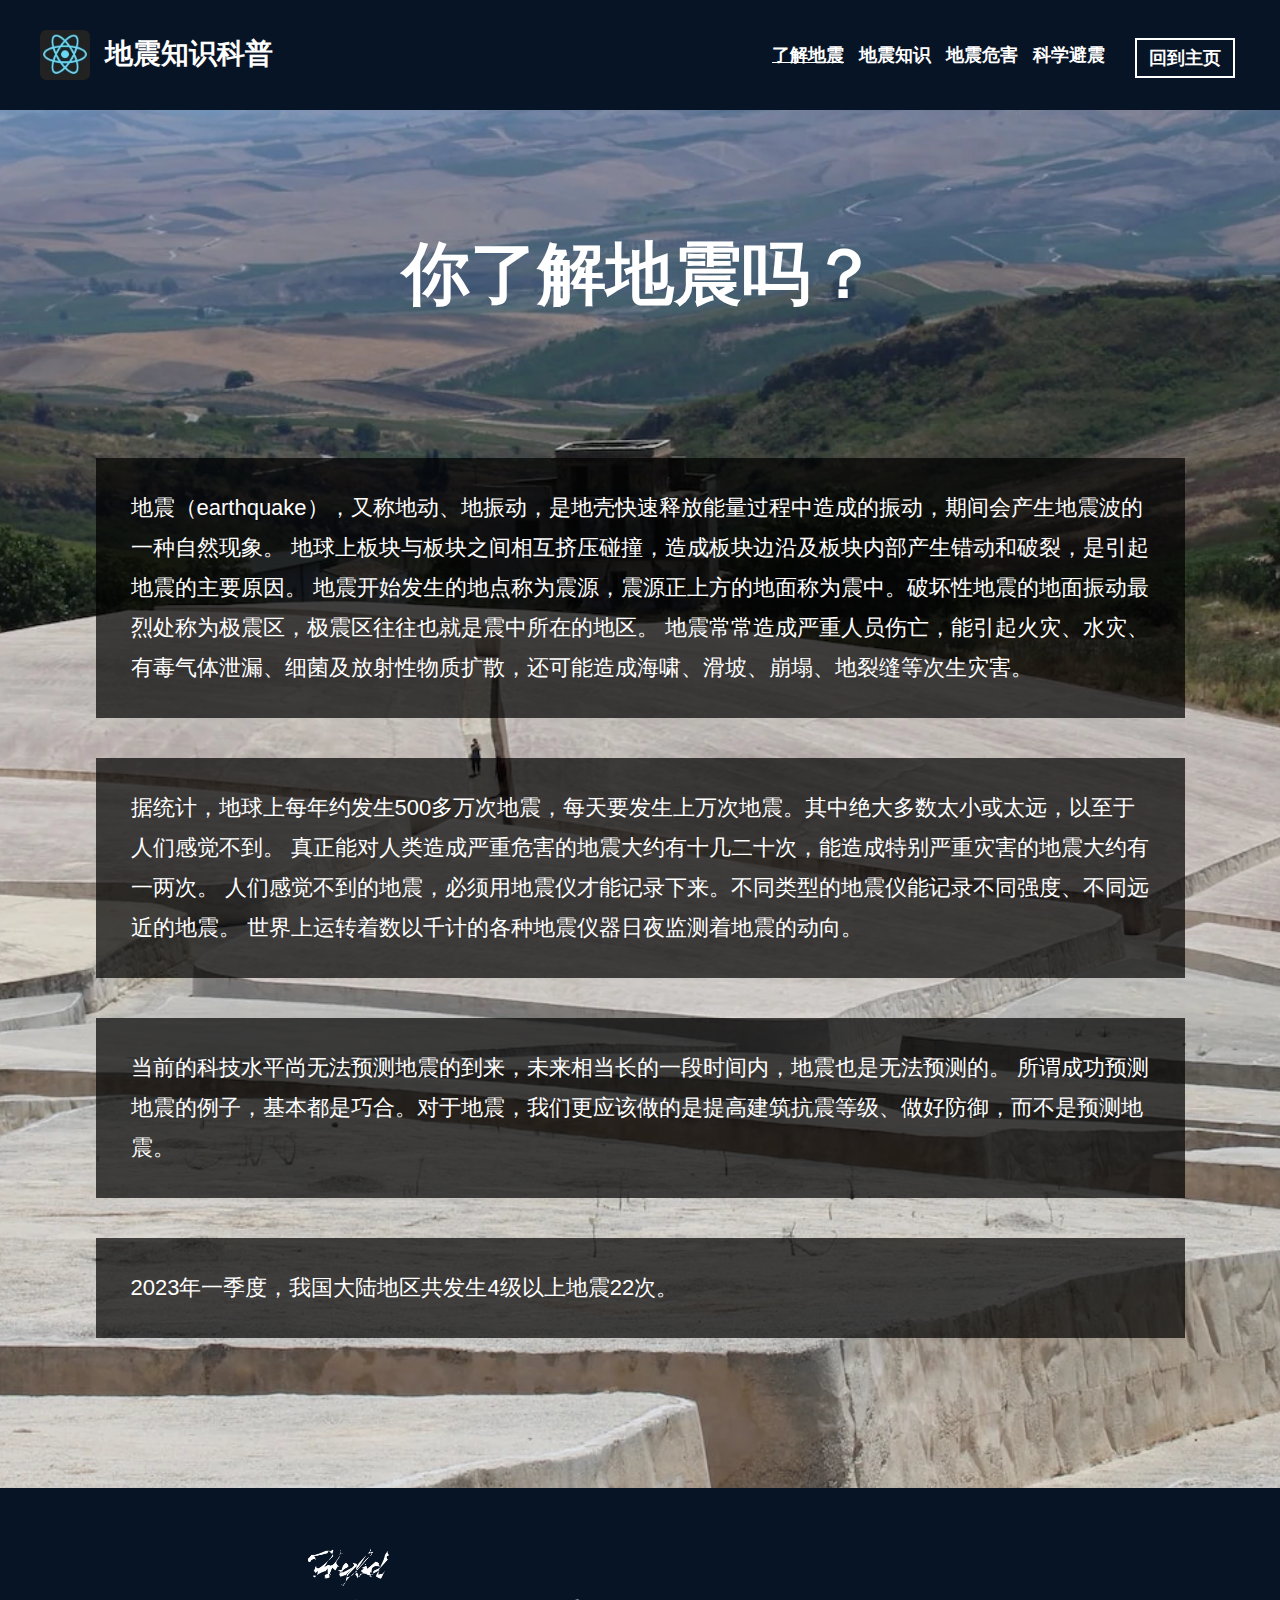
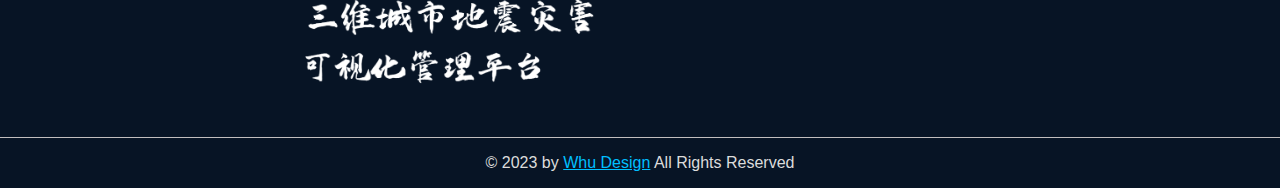
==== commit 1d487a65: "417修改" ====
--- a/HTML/main.html
+++ b/HTML/main.html
@@ -3,7 +3,7 @@
 
 <head>
     <title>At-Earthquake on Strikingly</title>
-    <link rel="stylesheet" type="text/css" href="/CSS/main.css">
+    <link rel="stylesheet" type="text/css" href="../CSS/main.css">
     <link rel="icon" href="../img/icon.png">
 
 </head>
@@ -25,7 +25,6 @@
 
     <!-- 第一页 -->
     <div id="content1" class="content">
-        <!-- <img src="../img/dz.png" style="width: 100%; height: 100%;"> -->
         <div class="rectangle-title" style="margin-top: 10%;">
             你了解地震吗？
         </div>
@@ -361,7 +360,8 @@
 
         <div style="display: flex; margin-top: 30px;">
             <img src="../img/19.jpg" style="width: 590px; height: 350px; margin-top: 80px; margin-left: 100px;">
-            <div class="rectangle2" style="margin-top: 100px; margin-right: 85px;margin-left: 30px; padding-right: 0px;">
+            <div class="rectangle2"
+                style="margin-top: 100px; margin-right: 85px;margin-left: 30px; padding-right: 0px;">
                 <strong style="font-size: 36px;">05 小开间 近水源</strong><br><br>
                 <strong style="line-height: 50px;">室内较安全的避震地点：</strong><br>
                 开间小、有支撑物的房间，如卫生间；内承重墙墙角；震前准备的避震空间；牢固的桌下或床下；低矮、牢固的家具边等。<br>
@@ -372,7 +372,8 @@
         </div>
         <div style="display: flex; margin-top: 30px;">
             <img src="../img/20.jpg" style="width: 600px; height: 400px; margin-top: 80px; margin-left: 100px;">
-            <div class="rectangle2" style="margin-top: 200px; margin-right: 85px;margin-left: 30px; margin-bottom: 150px;">
+            <div class="rectangle2"
+                style="margin-top: 200px; margin-right: 85px;margin-left: 30px; margin-bottom: 150px;">
                 <strong style="font-size: 36px;">06 跑楼梯 忌电梯 莫跳楼</strong><br><br>
                 <strong style="line-height: 50px;">地震避险时要注意：</strong><br>
                 地震发生后，不可乘坐电梯，更不可以跳楼逃生，要选择安全通道迅速撤离。<br>
@@ -386,18 +387,17 @@
 
     <footer style="background-color: rgb(7, 20, 37); height: 300px; position: relative; width: 100%;">
         <div style="position: absolute; bottom: 0px;  left: 0; width: 100%; border-top: 1px solid rgb(193, 190, 190);">
-            <p style="color: gainsboro;text-align: center;">&copy; 2023 by Whu Design All Rights Reserved</p>
-        </div>
-        <!-- Your footer content here -->
+            <p style="color: gainsboro;text-align: center;">&copy; 2023 by <a href="https://www.whu.edu.cn/" style="color: deepskyblue;">Whu Design</a> All Rights Reserved</p>
+        </div>
         <div style="display: flex; flex-direction: column; margin-left: 300px;">
             <img src="../img/logo-tmp.png" alt="Your Image Description"
                 style="width: 100px; height: 50px; margin-top: 50px;">
             <img src="../img/图片6.png" style="width: 300px; height: 50px; margin-top: 5px;">
             <img src="../img/图片5.png" style="width: 250px; height: 50px; margin-top: 0px;">
         </div>
-
-
     </footer>
+
+    
 
     <script>
         window.onload = function () {
@@ -424,7 +424,7 @@
             if (id == 'content1') {
                 document.body.style.backgroundImage = 'url(../img/dz.png)';
             } else if (id == 'content2') {
-                document.body.style.backgroundColor = 'rgb(238, 242, 244)';
+                document.body.style.backgroundColor = 'rgb(245, 245, 245)';
                 document.body.style.backgroundImage = 'none';
                 // document.body.style.backgroundImage = 'url(../img/stars1.png)';
                 // document.body.style.backgroundSize = 'cover';
